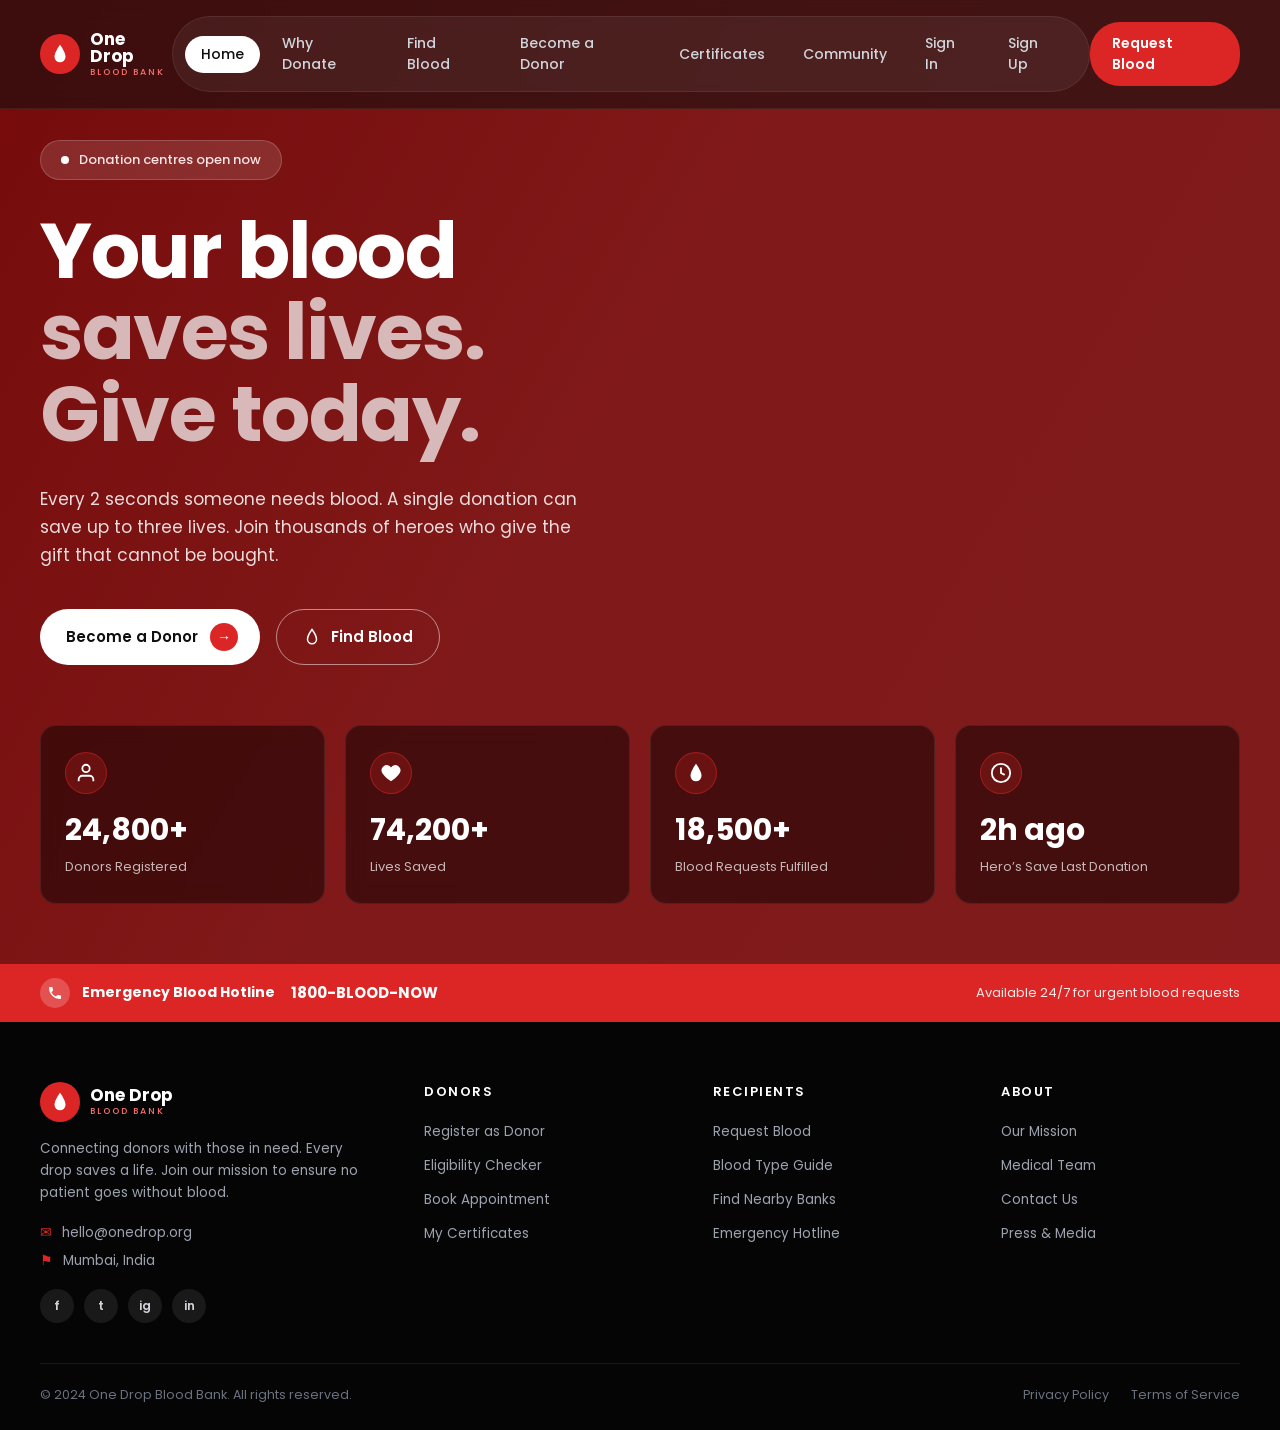
==== html/index.html @ ea30a332 "Initial commit" ====
<!DOCTYPE html>
<html lang="en">

<head>
    <meta charset="UTF-8" />
    <meta name="viewport" content="width=device-width, initial-scale=1.0" />
    <title>One Drop - Blood Bank</title>
    <link rel="stylesheet" href="../css/style.css" />
    <link href="https://fonts.googleapis.com/css2?family=Poppins:wght@300;400;500;600;700;800&display=swap"
        rel="stylesheet">
</head>

<body>
    <nav class="navbar">
        <div class="nav-container">
            <a href="index.html" class="logo">
                <div class="logo-icon">
                    <svg viewBox="0 0 24 24" fill="white" width="22" height="22">
                        <path d="M12 2s-6 8-6 13a6 6 0 0 0 12 0c0-5-6-13-6-13z" />
                    </svg>
                </div>
                <div class="logo-text">
                    <span class="logo-name">One Drop</span>
                    <span class="logo-sub">BLOOD BANK</span>
                </div>
            </a>
            <ul class="nav-links" id="navLinks">
                <li><a href="index.html" class="active">Home</a></li>
                <li><a href="why-donate.html">Why Donate</a></li>
                <li><a href="find.html">Find Blood</a></li>
                <li><a href="become-a-donar.html">Become a Donor</a></li>
                <li><a href="certificates.html">Certificates</a></li>
                <li><a href="community.html">Community</a></li>
                <li><a href="login.html">Sign In</a></li>
                <li><a href="signup.html">Sign Up</a></li>
            </ul>
            <div class="nav-right">
                <a href="#request" class="btn-request">Request Blood</a>
                <button class="hamburger" id="hamburger" aria-label="menu">
                    <span></span><span></span><span></span>
                </button>
            </div>
        </div>
    </nav>
    <header class="hero">
        <div class="hero-overlay"></div>
        <div class="hero-content">
            <div class="badge-pill">
                <span class="pulse-dot"></span>
                Donation centres open now
            </div>
            <h1 class="hero-title">
                Your blood <br />
                <span class="hero-title-light">saves lives.</span><br />
                <span class="hero-title-light">Give today.</span>
            </h1>
            <p class="hero-desc">
                Every 2 seconds someone needs blood. A single donation can
                save up to three lives. Join thousands of heroes who give the
                gift that cannot be bought.
            </p>
            <div class="hero-buttons">
                <a href="become-a-donar.html" class="btn-white">
                    Become a Donor
                    <span class="arrow-circle">&rarr;</span>
                </a>
                <a href="find.html" class="btn-outline">
                    <svg viewBox="0 0 24 24" fill="none" stroke="white" stroke-width="2" width="18" height="18">
                        <path d="M12 2s-6 8-6 13a6 6 0 0 0 12 0c0-5-6-13-6-13z" />
                    </svg>
                    Find Blood
                </a>
            </div>
        </div>
        <section class="stats-grid" aria-label="Site statistics">
            <article class="stat-card">
                <div class="stat-icon">
                    <svg viewBox="0 0 24 24" fill="none" stroke="white" stroke-width="2" width="22" height="22">
                        <path d="M20 21v-2a4 4 0 0 0-4-4H8a4 4 0 0 0-4 4v2" />
                        <circle cx="12" cy="7" r="4" />
                    </svg>
                </div>
                <h3 class="stat-num">24,800+</h3>
                <p class="stat-label">Donors Registered</p>
            </article>
            <article class="stat-card">
                <div class="stat-icon">
                    <svg viewBox="0 0 24 24" fill="white" width="22" height="22">
                        <path d="M12 21s-7-4.5-9.5-9A5.5 5.5 0 0 1 12 6a5.5 5.5 0 0 1 9.5 6C19 16.5 12 21 12 21z" />
                    </svg>
                </div>
                <h3 class="stat-num">74,200+</h3>
                <p class="stat-label">Lives Saved</p>
            </article>
            <article class="stat-card">
                <div class="stat-icon">
                    <svg viewBox="0 0 24 24" fill="white" width="22" height="22">
                        <path d="M12 2s-6 8-6 13a6 6 0 0 0 12 0c0-5-6-13-6-13z" />
                    </svg>
                </div>
                <h3 class="stat-num">18,500+</h3>
                <p class="stat-label">Blood Requests Fulfilled</p>
            </article>
            <article class="stat-card">
                <div class="stat-icon">
                    <svg viewBox="0 0 24 24" fill="none" stroke="white" stroke-width="2" width="22" height="22">
                        <circle cx="12" cy="12" r="10" />
                        <polyline points="12 6 12 12 16 14" />
                    </svg>
                </div>
                <h3 class="stat-num">2h ago</h3>
                <p class="stat-label">Hero&rsquo;s Save Last Donation</p>
            </article>
        </section>
    </header>
    <section class="hotline">
        <div class="hotline-inner">
            <div class="hotline-left">
                <span class="phone-icon">
                    <svg viewBox="0 0 24 24" fill="white" width="16" height="16">
                        <path
                            d="M6.6 10.8a15.1 15.1 0 0 0 6.6 6.6l2.2-2.2a1 1 0 0 1 1-.24 11.4 11.4 0 0 0 3.6.58 1 1 0 0 1 1 1V20a1 1 0 0 1-1 1A17 17 0 0 1 3 4a1 1 0 0 1 1-1h3.5a1 1 0 0 1 1 1 11.4 11.4 0 0 0 .58 3.6 1 1 0 0 1-.24 1z" />

                    </svg>

                </span>

                <strong>Emergency Blood Hotline</strong>

                <span class="hotline-num">1800-BLOOD-NOW</span>

            </div>

            <div class="hotline-right">

                Available 24/7 for urgent blood requests

            </div>

        </div>

    </section>



    <footer class="footer" id="about">

        <div class="footer-grid">

            <div class="footer-brand">

                <a href="Index.html" class="logo">

                    <div class="logo-icon">

                        <svg viewBox="0 0 24 24" fill="white" width="22" height="22">

                            <path d="M12 2s-6 8-6 13a6 6 0 0 0 12 0c0-5-6-13-6-13z" />

                        </svg>

                    </div>

                    <div class="logo-text">

                        <span class="logo-name">One Drop</span>

                        <span class="logo-sub">BLOOD BANK</span>

                    </div>

                </a>

                <p class="footer-about">

                    Connecting donors with those in need. Every drop saves a

                    life. Join our mission to ensure no patient goes without

                    blood.

                </p>

                <p class="footer-contact">

                    <span>&#9993;</span> hello@onedrop.org

                </p>

                <p class="footer-contact">

                    <span>&#9873;</span> Mumbai, India

                </p>

                <div class="socials">

                    <a href="#" aria-label="facebook">f</a>

                    <a href="#" aria-label="twitter">t</a>

                    <a href="#" aria-label="instagram">ig</a>

                    <a href="#" aria-label="linkedin">in</a>

                </div>

            </div>



            <div class="footer-col">

                <h4>DONORS</h4>

                <ul>

                    <li><a href="#donor">Register as Donor</a></li>

                    <li><a href="#eligibility">Eligibility Checker</a></li>

                    <li><a href="#book">Book Appointment</a></li>

                    <li><a href="#certificate">My Certificates</a></li>

                </ul>

            </div>



            <div class="footer-col">

                <h4>RECIPIENTS</h4>

                <ul>

                    <li><a href="#request">Request Blood</a></li>

                    <li><a href="#guide">Blood Type Guide</a></li>

                    <li><a href="#find">Find Nearby Banks</a></li>

                    <li><a href="#hotline">Emergency Hotline</a></li>

                </ul>

            </div>



            <div class="footer-col">

                <h4>ABOUT</h4>

                <ul>

                    <li><a href="#mission">Our Mission</a></li>

                    <li><a href="#team">Medical Team</a></li>

                    <li><a href="#contact">Contact Us</a></li>

                    <li><a href="#press">Press &amp; Media</a></li>

                </ul>

            </div>

        </div>



        <div class="footer-bottom">

            <p>&copy; 2024 One Drop Blood Bank. All rights reserved.</p>

            <div class="footer-legal">

                <a href="#privacy">Privacy Policy</a>

                <a href="#terms">Terms of Service</a>

            </div>

        </div>

    </footer>



    <script src="../javaScript/script.js"></script>

</body>

</html>
---- css/style.css ----
/* ================= RESET & BASE ================= */
* {
margin: 0;
padding: 0;
box-sizing: border-box;
}
body {
font-family: 'Poppins', Arial, sans-serif;
background: #0f0f10;
color: #ffffff;
line-height: 1.5;
overflow-x: hidden;
}
a {
text-decoration: none;
color: inherit;
}
ul {
list-style: none;
}
/* ================= NAVIGATION ================= */
.navbar {
position: fixed;
top: 0;
left: 0;
width: 100%;
padding: 16px 40px;
background: rgba(15, 15, 16, 0.55);
backdrop-filter: blur(12px);
-webkit-backdrop-filter: blur(12px);
z-index: 1000;
border-bottom: 1px solid rgba(255, 255, 255, 0.06);
}
.nav-container {
display: flex;
align-items: center;
justify-content: space-between;
max-width: 1400px;
margin: 0 auto;
}
.logo {
display: flex;
align-items: center;
gap: 10px;
}
.logo-icon {
width: 40px;
height: 40px;
background: #dc2626;
border-radius: 50%;
display: flex;
align-items: center;
justify-content: center;
}
.logo-text {
display: flex;
flex-direction: column;
line-height: 1;
}
.logo-name {
font-size: 17px;
font-weight: 700;
color: #ffffff;
}
.logo-sub {
font-size: 9px;
font-weight: 500;
color: #f87171;
letter-spacing: 2px;
margin-top: 3px;
}
.nav-links {
display: flex;
align-items: center;
gap: 6px;
background: rgba(255, 255, 255, 0.06);
padding: 8px 12px;
border-radius: 40px;
border: 1px solid rgba(255, 255, 255, 0.08);
}
.nav-links li a {
padding: 8px 16px;
font-size: 14px;
font-weight: 500;
color: #d1d5db;
border-radius: 30px;
transition: color 0.25s ease, background 0.25s ease;
display: inline-block;
}
.nav-links li a:hover {
color: #ffffff;
background: rgba(255, 255, 255, 0.08);
}
.nav-links li a.active {
background: #ffffff;
color: #0f0f10;
}
.nav-right {
display: flex;
align-items: center;
gap: 12px;
}
.btn-request {
background: #dc2626;
color: #ffffff;
padding: 11px 22px;
border-radius: 30px;
font-size: 14px;
font-weight: 600;
transition: background 0.25s ease, transform 0.25s ease;
}
.btn-request:hover {
background: #b91c1c;
transform: translateY(-2px);
}
.hamburger {
display: none;
flex-direction: column;
gap: 5px;
background: transparent;
border: none;
cursor: pointer;
padding: 6px;
}
.hamburger span {
width: 24px;
height: 2px;
background: #ffffff;
border-radius: 2px;
}
/* ================= HERO ================= */

.hero {

position: relative;

min-height: 100vh;

padding: 140px 40px 60px;

background: url('../images/hero.jpg') center/cover no-repeat;

overflow: hidden;

}



.hero-overlay {

position: absolute;

inset: 0;

background: linear-gradient(120deg, rgba(127, 10, 10, 0.92) 0%, rgba(153, 27, 27, 0.82) 45%, rgba(220, 38, 38, 0.55) 100%);

z-index: 1;

}



.hero-content {

position: relative;

z-index: 2;

max-width: 1400px;

margin: 0 auto;

}



.badge-pill {

display: inline-flex;

align-items: center;

gap: 10px;

background: rgba(255, 255, 255, 0.12);

border: 1px solid rgba(255, 255, 255, 0.18);

padding: 9px 20px;

border-radius: 30px;

font-size: 13px;

font-weight: 500;

margin-bottom: 30px;

color: #ffe6e6;

}



.pulse-dot {

width: 8px;

height: 8px;

background: #ffffff;

border-radius: 50%;

animation: pulse 2s infinite;

}



@keyframes pulse {

0%, 100% { opacity: 1; }

50% { opacity: 0.4; }

}



.hero-title {

font-size: 78px;

font-weight: 700;

line-height: 1.05;

color: #ffffff;

margin-bottom: 30px;

letter-spacing: -1.5px;

}



.hero-title-light {

color: rgba(255, 255, 255, 0.7);

font-weight: 700;

}



.hero-desc {

font-size: 17px;

color: rgba(255, 255, 255, 0.85);

max-width: 560px;

margin-bottom: 40px;

line-height: 1.65;

}



.hero-buttons {

display: flex;

gap: 16px;

flex-wrap: wrap;

margin-bottom: 60px;

}



.btn-white {

display: inline-flex;

align-items: center;

gap: 12px;

background: #ffffff;

color: #0f0f10;

padding: 14px 22px 14px 26px;

border-radius: 40px;

font-size: 15px;

font-weight: 600;

transition: transform 0.25s ease, box-shadow 0.25s ease;

}



.btn-white:hover {

transform: translateY(-2px);

box-shadow: 0 10px 25px rgba(0, 0, 0, 0.25);

}



.arrow-circle {

width: 28px;

height: 28px;

background: #dc2626;

color: #ffffff;

border-radius: 50%;

display: inline-flex;

align-items: center;

justify-content: center;

font-size: 14px;

}



.btn-outline {

display: inline-flex;

align-items: center;

gap: 10px;

padding: 14px 26px;

border-radius: 40px;

border: 1px solid rgba(255, 255, 255, 0.5);

color: #ffffff;

font-size: 15px;

font-weight: 600;

background: transparent;

transition: background 0.25s ease, border-color 0.25s ease;

}



.btn-outline:hover {

background: rgba(255, 255, 255, 0.12);

border-color: #ffffff;

}



/* ================= STATS GRID ================= */

.stats-grid {

position: relative;

z-index: 2;

max-width: 1400px;

margin: 0 auto;

display: grid;

grid-template-columns: repeat(4, 1fr);

gap: 20px;

}



.stat-card {

background: rgba(20, 5, 5, 0.55);

border: 1px solid rgba(255, 255, 255, 0.08);

padding: 26px 24px;

border-radius: 16px;

backdrop-filter: blur(10px);

-webkit-backdrop-filter: blur(10px);

transition: transform 0.3s ease, border-color 0.3s ease;

}



.stat-card:hover {

transform: translateY(-4px);

border-color: rgba(220, 38, 38, 0.6);

}



.stat-icon {

width: 42px;

height: 42px;

background: rgba(220, 38, 38, 0.25);

border: 1px solid rgba(220, 38, 38, 0.5);

border-radius: 50%;

display: flex;

align-items: center;

justify-content: center;

margin-bottom: 14px;

}



.stat-num {

font-size: 30px;

font-weight: 700;

color: #ffffff;

margin-bottom: 4px;

}



.stat-label {

font-size: 13px;

color: rgba(255, 255, 255, 0.7);

}



/* ================= HOTLINE ================= */

.hotline {

background: #dc2626;

padding: 14px 40px;

}



.hotline-inner {

max-width: 1400px;

margin: 0 auto;

display: flex;

align-items: center;

justify-content: space-between;

flex-wrap: wrap;

gap: 12px;

color: #ffffff;

font-size: 14px;

}



.hotline-left {

display: flex;

align-items: center;

gap: 12px;

font-weight: 500;

}



.phone-icon {

width: 30px;

height: 30px;

background: rgba(255, 255, 255, 0.2);

border-radius: 50%;

display: inline-flex;

align-items: center;

justify-content: center;

}



.hotline-num {

font-weight: 700;

font-size: 15px;

margin-left: 4px;

}



.hotline-right {

font-size: 13px;

opacity: 0.9;

}



/* ================= FOOTER ================= */

.footer {

background: #050505;

padding: 60px 40px 25px;

color: #d1d5db;

}



.footer-grid {

max-width: 1400px;

margin: 0 auto;

display: grid;

grid-template-columns: 1.4fr 1fr 1fr 1fr;

gap: 50px;

padding-bottom: 40px;

border-bottom: 1px solid rgba(255, 255, 255, 0.08);

}



.footer-brand .logo {

margin-bottom: 16px;

}



.footer-about {

font-size: 13.5px;

color: #9ca3af;

margin-bottom: 18px;

line-height: 1.65;

max-width: 320px;

}



.footer-contact {

font-size: 13.5px;

color: #9ca3af;

margin-bottom: 8px;

}



.footer-contact span {

color: #dc2626;

margin-right: 6px;

}



.socials {

display: flex;

gap: 10px;

margin-top: 18px;

}



.socials a {

width: 34px;

height: 34px;

background: rgba(255, 255, 255, 0.08);

border-radius: 50%;

display: inline-flex;

align-items: center;

justify-content: center;

font-size: 12px;

font-weight: 600;

color: #d1d5db;

transition: background 0.25s ease, color 0.25s ease;

}



.socials a:hover {

background: #dc2626;

color: #ffffff;

}



.footer-col h4 {

font-size: 13px;

color: #ffffff;

letter-spacing: 1.5px;

margin-bottom: 18px;

font-weight: 600;

}



.footer-col ul li {

margin-bottom: 10px;

}



.footer-col ul li a {

font-size: 13.5px;

color: #9ca3af;

transition: color 0.25s ease;

}



.footer-col ul li a:hover {

color: #ffffff;

}



.footer-bottom {

max-width: 1400px;

margin: 0 auto;

padding-top: 22px;

display: flex;

align-items: center;

justify-content: space-between;

flex-wrap: wrap;

gap: 12px;

font-size: 12.5px;

color: #6b7280;

}



.footer-legal {

display: flex;

gap: 22px;

}



.footer-legal a {

color: #6b7280;

transition: color 0.25s ease;

}



.footer-legal a:hover {

color: #ffffff;

}



/* ================= MEDIA QUERIES ================= */

@media (max-width: 1024px) {

.hero-title {

font-size: 60px;

}



.nav-links {

gap: 2px;

padding: 6px 8px;

}



.nav-links li a {

padding: 6px 10px;

font-size: 13px;

}



.stats-grid {

grid-template-columns: repeat(2, 1fr);

}



.footer-grid {

grid-template-columns: 1fr 1fr;

gap: 40px;

}

}



@media (max-width: 768px) {

.navbar {

padding: 14px 20px;

}



.nav-links {

position: fixed;

top: 72px;

right: 20px;

flex-direction: column;

align-items: flex-start;

background: rgba(15, 15, 16, 0.98);

border: 1px solid rgba(255, 255, 255, 0.1);

padding: 16px;

border-radius: 16px;

gap: 4px;

min-width: 200px;

display: none;

}



.nav-links.open {

display: flex;

}



.nav-links li {

width: 100%;

}



.nav-links li a {

display: block;

width: 100%;

padding: 10px 14px;

}



.hamburger {

display: flex;

}



.hero {

padding: 120px 20px 50px;

}



.hero-title {

font-size: 44px;

}



.hero-desc {

font-size: 15px;

}



.btn-white, .btn-outline {

padding: 12px 20px;

font-size: 14px;

}



.btn-request {

padding: 9px 16px;

font-size: 13px;

}



.stats-grid {

grid-template-columns: repeat(2, 1fr);

gap: 12px;

}



.stat-num {

font-size: 22px;

}



.stat-card {

padding: 18px 16px;

}



.hotline {

padding: 12px 20px;

}



.hotline-inner {

justify-content: center;

text-align: center;

}



.hotline-right {

display: none;

}



.footer {

padding: 50px 20px 20px;

}



.footer-grid {

grid-template-columns: 1fr 1fr;

gap: 30px;

}



.footer-bottom {

justify-content: center;

text-align: center;

}

}



@media (max-width: 480px) {

.hero-title {

font-size: 36px;

}



.hero-buttons {

flex-direction: column;

width: 100%;

}



.btn-white, .btn-outline {

width: 100%;

justify-content: center;

}



.stats-grid {

grid-template-columns: 1fr 1fr;

}



.footer-grid {

grid-template-columns: 1fr;

gap: 30px;

}



.logo-name {

font-size: 15px;

}



.logo-sub {

font-size: 8px;

}

}
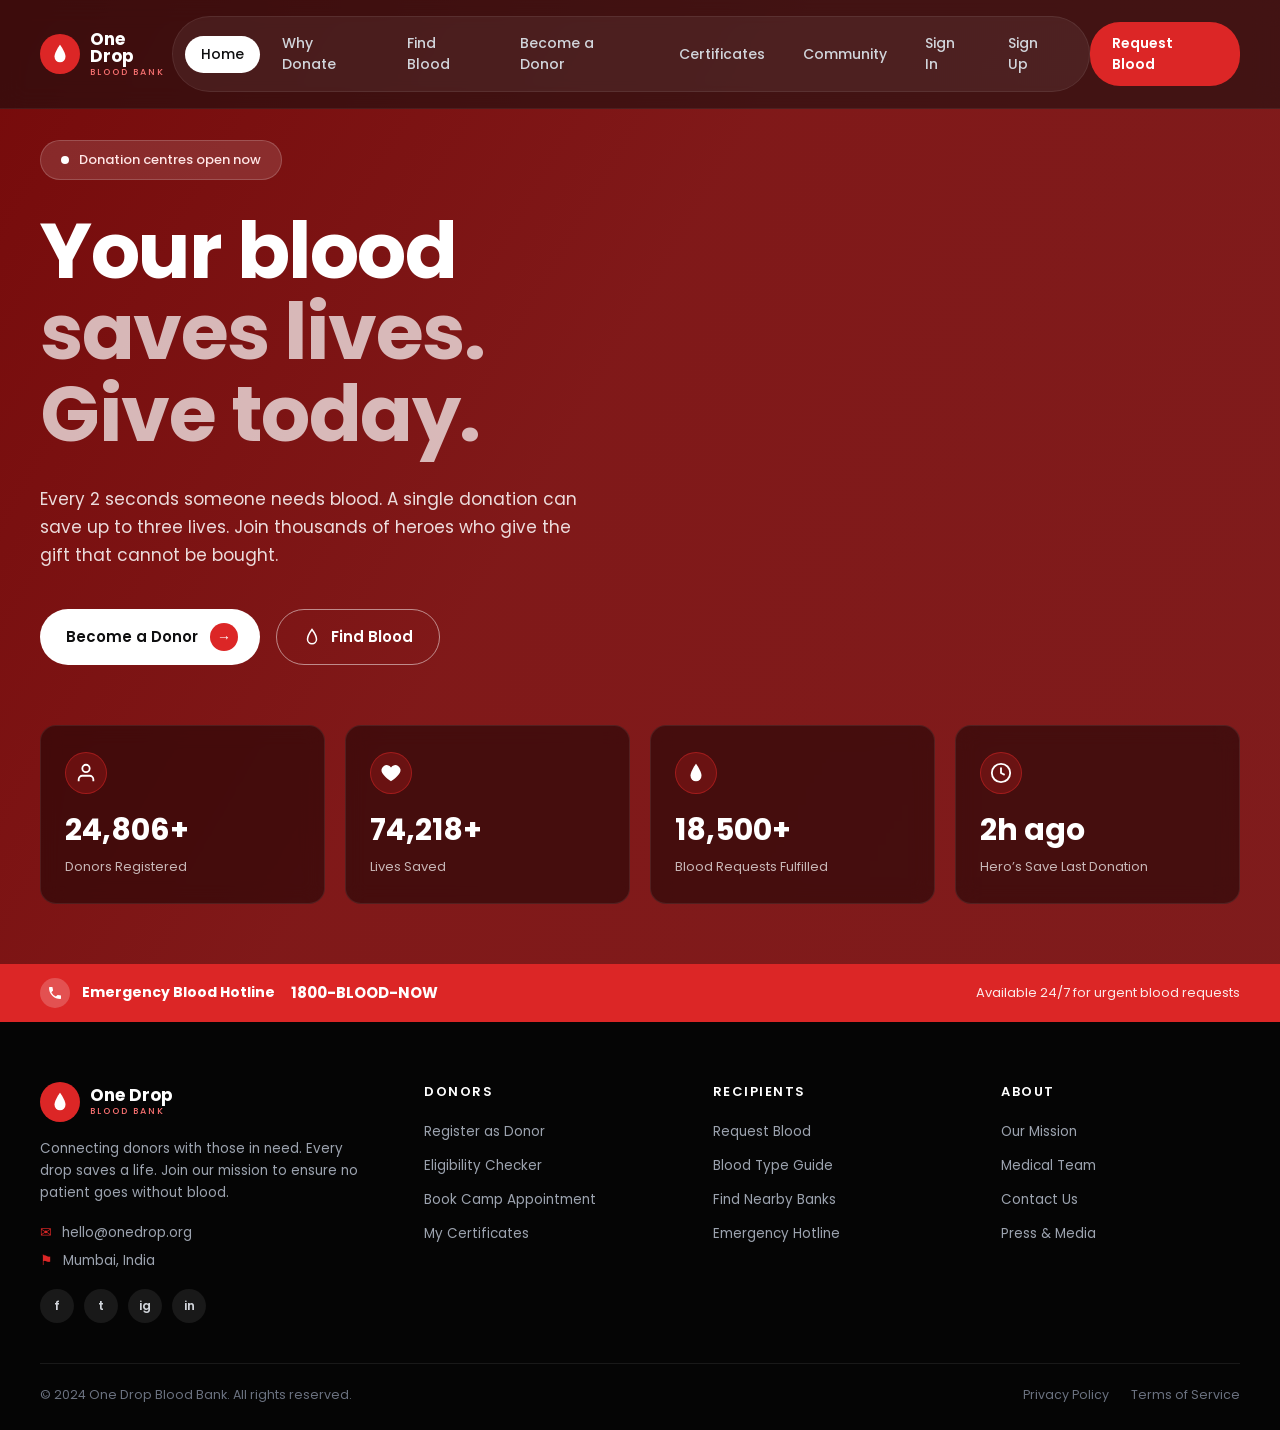
==== commit b3238ef1: "Add 10-MCQ Eligibility Test with 80% passing threshold and modular JS architecture" ====
--- a/html/index.html
+++ b/html/index.html
@@ -35,7 +35,7 @@
                 <li><a href="signup.html">Sign Up</a></li>
             </ul>
             <div class="nav-right">
-                <a href="#request" class="btn-request">Request Blood</a>
+                <a href="find.html" class="btn-request">Request Blood</a>
                 <button class="hamburger" id="hamburger" aria-label="menu">
                     <span></span><span></span><span></span>
                 </button>
@@ -210,41 +210,23 @@
 
 
             <div class="footer-col">
-
                 <h4>DONORS</h4>
-
                 <ul>
-
-                    <li><a href="#donor">Register as Donor</a></li>
-
-                    <li><a href="#eligibility">Eligibility Checker</a></li>
-
-                    <li><a href="#book">Book Appointment</a></li>
-
-                    <li><a href="#certificate">My Certificates</a></li>
-
+                    <li><a href="become-a-donar.html">Register as Donor</a></li>
+                    <li><a href="why-donate.html#eligibility">Eligibility Checker</a></li>
+                    <li><a href="community.html#drives">Book Camp Appointment</a></li>
+                    <li><a href="certificates.html">My Certificates</a></li>
                 </ul>
-
-            </div>
-
-
+            </div>
 
             <div class="footer-col">
-
                 <h4>RECIPIENTS</h4>
-
                 <ul>
-
-                    <li><a href="#request">Request Blood</a></li>
-
-                    <li><a href="#guide">Blood Type Guide</a></li>
-
-                    <li><a href="#find">Find Nearby Banks</a></li>
-
-                    <li><a href="#hotline">Emergency Hotline</a></li>
-
+                    <li><a href="find.html">Request Blood</a></li>
+                    <li><a href="why-donate.html">Blood Type Guide</a></li>
+                    <li><a href="find.html">Find Nearby Banks</a></li>
+                    <li><a href="tel:18002566366">Emergency Hotline</a></li>
                 </ul>
-
             </div>
 
 
@@ -289,6 +271,10 @@
 
 
 
+    <script src="../javaScript/store.js"></script>
+    <script src="../javaScript/ui.js"></script>
+    <script src="../javaScript/auth.js"></script>
+    <script src="../javaScript/index-page.js"></script>
     <script src="../javaScript/script.js"></script>
 
 </body>
--- a/css/style.css
+++ b/css/style.css
@@ -1120,5 +1120,331 @@
 
 }
 
-} 
-
+}
+
+/* ================= DYNAMIC UI ADDITIONS ================= */
+/* Toast Notifications */
+.od-toast-container {
+  position: fixed;
+  bottom: 24px;
+  right: 24px;
+  z-index: 99999;
+  display: flex;
+  flex-direction: column;
+  gap: 12px;
+  pointer-events: none;
+}
+.od-toast {
+  pointer-events: auto;
+  min-width: 280px;
+  max-width: 420px;
+  background: #ffffff;
+  color: #1f2937;
+  padding: 14px 18px;
+  border-radius: 12px;
+  box-shadow: 0 10px 30px rgba(0, 0, 0, 0.18);
+  display: flex;
+  align-items: center;
+  gap: 12px;
+  font-size: 14px;
+  font-weight: 500;
+  border-left: 5px solid #dc2626;
+  animation: odToastIn 0.3s cubic-bezier(0.16, 1, 0.3, 1) forwards;
+  transition: opacity 0.25s, transform 0.25s;
+}
+.od-toast.success { border-left-color: #10b981; }
+.od-toast.error { border-left-color: #ef4444; }
+.od-toast.info { border-left-color: #3b82f6; }
+@keyframes odToastIn {
+  from { opacity: 0; transform: translateY(20px) scale(0.96); }
+  to { opacity: 1; transform: translateY(0) scale(1); }
+}
+
+/* Modals */
+.od-modal-backdrop {
+  position: fixed;
+  inset: 0;
+  background: rgba(15, 15, 16, 0.7);
+  backdrop-filter: blur(6px);
+  -webkit-backdrop-filter: blur(6px);
+  z-index: 10000;
+  display: flex;
+  align-items: center;
+  justify-content: center;
+  padding: 20px;
+  opacity: 0;
+  pointer-events: none;
+  transition: opacity 0.25s ease;
+}
+.od-modal-backdrop.active {
+  opacity: 1;
+  pointer-events: auto;
+}
+.od-modal {
+  background: #ffffff;
+  color: #111827;
+  border-radius: 20px;
+  width: 100%;
+  max-width: 560px;
+  max-height: 90vh;
+  overflow-y: auto;
+  padding: 32px;
+  box-shadow: 0 25px 60px rgba(0, 0, 0, 0.3);
+  transform: translateY(20px) scale(0.97);
+  transition: transform 0.25s cubic-bezier(0.16, 1, 0.3, 1);
+  position: relative;
+}
+.od-modal-backdrop.active .od-modal {
+  transform: translateY(0) scale(1);
+}
+.od-modal-header {
+  display: flex;
+  align-items: center;
+  justify-content: space-between;
+  margin-bottom: 20px;
+}
+.od-modal-title {
+  font-size: 1.35rem;
+  font-weight: 700;
+  color: #111827;
+}
+.od-modal-close {
+  background: #f3f4f6;
+  border: none;
+  width: 34px;
+  height: 34px;
+  border-radius: 50%;
+  cursor: pointer;
+  display: flex;
+  align-items: center;
+  justify-content: center;
+  font-size: 18px;
+  color: #6b7280;
+  transition: all 0.2s;
+}
+.od-modal-close:hover {
+  background: #fee2e2;
+  color: #dc2626;
+}
+
+/* Nav User State */
+.nav-user-item {
+  display: flex;
+  align-items: center;
+  gap: 10px;
+}
+.nav-user-badge {
+  display: flex;
+  align-items: center;
+  gap: 8px;
+  background: rgba(220, 38, 38, 0.12);
+  border: 1px solid rgba(220, 38, 38, 0.25);
+  padding: 6px 14px;
+  border-radius: 30px;
+  color: #ffffff;
+  font-size: 13px;
+  font-weight: 600;
+}
+.nav-user-avatar {
+  width: 24px;
+  height: 24px;
+  border-radius: 50%;
+  background: #dc2626;
+  color: #fff;
+  font-size: 11px;
+  display: flex;
+  align-items: center;
+  justify-content: center;
+  font-weight: 700;
+}
+.btn-nav-logout {
+  background: transparent;
+  border: 1px solid rgba(255, 255, 255, 0.2);
+  color: #fca5a5;
+  font-size: 12px;
+  font-weight: 600;
+  padding: 6px 14px;
+  border-radius: 30px;
+  cursor: pointer;
+  transition: all 0.2s;
+}
+.btn-nav-logout:hover {
+  background: rgba(220, 38, 38, 0.2);
+  border-color: #dc2626;
+  color: #ffffff;
+}
+
+/* Captcha Styling */
+.captcha-container {
+  display: flex;
+  align-items: center;
+  gap: 10px;
+}
+.captcha-refresh-btn {
+  background: #fee2e2;
+  border: 1px solid #fca5a5;
+  color: #b91c1c;
+  padding: 8px 12px;
+  border-radius: 8px;
+  cursor: pointer;
+  font-size: 12px;
+  font-weight: 600;
+  transition: all 0.2s;
+}
+.captcha-refresh-btn:hover {
+  background: #dc2626;
+  color: #fff;
+}
+
+/* Quick Fill Demo Helper */
+.demo-helper-btn {
+  background: #f3f4f6;
+  border: 1px dashed #d1d5db;
+  color: #4b5563;
+  padding: 6px 12px;
+  border-radius: 6px;
+  font-size: 12px;
+  cursor: pointer;
+  margin-bottom: 16px;
+  width: 100%;
+  text-align: center;
+  transition: all 0.2s;
+}
+.demo-helper-btn:hover {
+  background: #e5e7eb;
+  color: #111827;
+}
+
+/* Step Wizard Helper */
+.step.completed .dot {
+  background: #10b981 !important;
+  color: #ffffff !important;
+}
+.step-panel {
+  display: none;
+}
+.step-panel.active {
+  display: block;
+  animation: fadeIn 0.3s ease;
+}
+@keyframes fadeIn {
+  from { opacity: 0; transform: translateY(6px); }
+  to { opacity: 1; transform: translateY(0); }
+}
+
+/* Print Certificate Rules */
+@media print {
+  body * {
+    visibility: hidden;
+  }
+  .certificate, .certificate * {
+    visibility: visible;
+  }
+  .certificate {
+    position: absolute;
+    left: 0;
+    top: 0;
+    width: 100%;
+    margin: 0;
+    padding: 40px;
+    box-shadow: none;
+    border: 3px solid #dc2626;
+  }
+}
+
+/* Eligibility Quiz Styling */
+.quiz-container {
+  font-family: inherit;
+  color: #1f2937;
+}
+.quiz-header {
+  display: flex;
+  justify-content: space-between;
+  align-items: center;
+  margin-bottom: 16px;
+  padding-bottom: 12px;
+  border-bottom: 1px solid #f3f4f6;
+}
+.quiz-badge {
+  background: #fee2e2;
+  color: #dc2626;
+  font-weight: 700;
+  font-size: 0.8rem;
+  padding: 4px 10px;
+  border-radius: 20px;
+}
+.quiz-q-box {
+  background: #f9fafb;
+  border: 1px solid #e5e7eb;
+  border-radius: 14px;
+  padding: 16px 18px;
+  margin-bottom: 16px;
+  transition: all 0.2s;
+}
+.quiz-q-box:hover {
+  border-color: #fca5a5;
+  background: #fffafa;
+}
+.quiz-q-title {
+  font-size: 0.95rem;
+  font-weight: 700;
+  color: #111827;
+  margin-bottom: 12px;
+  line-height: 1.4;
+}
+.quiz-options {
+  display: flex;
+  flex-direction: column;
+  gap: 8px;
+}
+.quiz-opt-label {
+  display: flex;
+  align-items: center;
+  gap: 10px;
+  padding: 8px 12px;
+  background: #ffffff;
+  border: 1px solid #d1d5db;
+  border-radius: 8px;
+  cursor: pointer;
+  font-size: 0.88rem;
+  color: #374151;
+  transition: all 0.15s ease;
+}
+.quiz-opt-label:hover {
+  background: #fef2f2;
+  border-color: #f87171;
+}
+.quiz-opt-label input[type="radio"] {
+  accent-color: #dc2626;
+  width: 16px;
+  height: 16px;
+  cursor: pointer;
+}
+.quiz-result-card {
+  text-align: center;
+  padding: 24px 16px;
+  border-radius: 16px;
+}
+.quiz-result-score {
+  font-size: 3rem;
+  font-weight: 800;
+  margin: 10px 0;
+}
+.quiz-result-card.pass {
+  background: #ecfdf5;
+  border: 2px solid #34d399;
+  color: #065f46;
+}
+.quiz-result-card.pass .quiz-result-score {
+  color: #059669;
+}
+.quiz-result-card.fail {
+  background: #fef2f2;
+  border: 2px solid #f87171;
+  color: #991b1b;
+}
+.quiz-result-card.fail .quiz-result-score {
+  color: #dc2626;
+}
+ 
+
